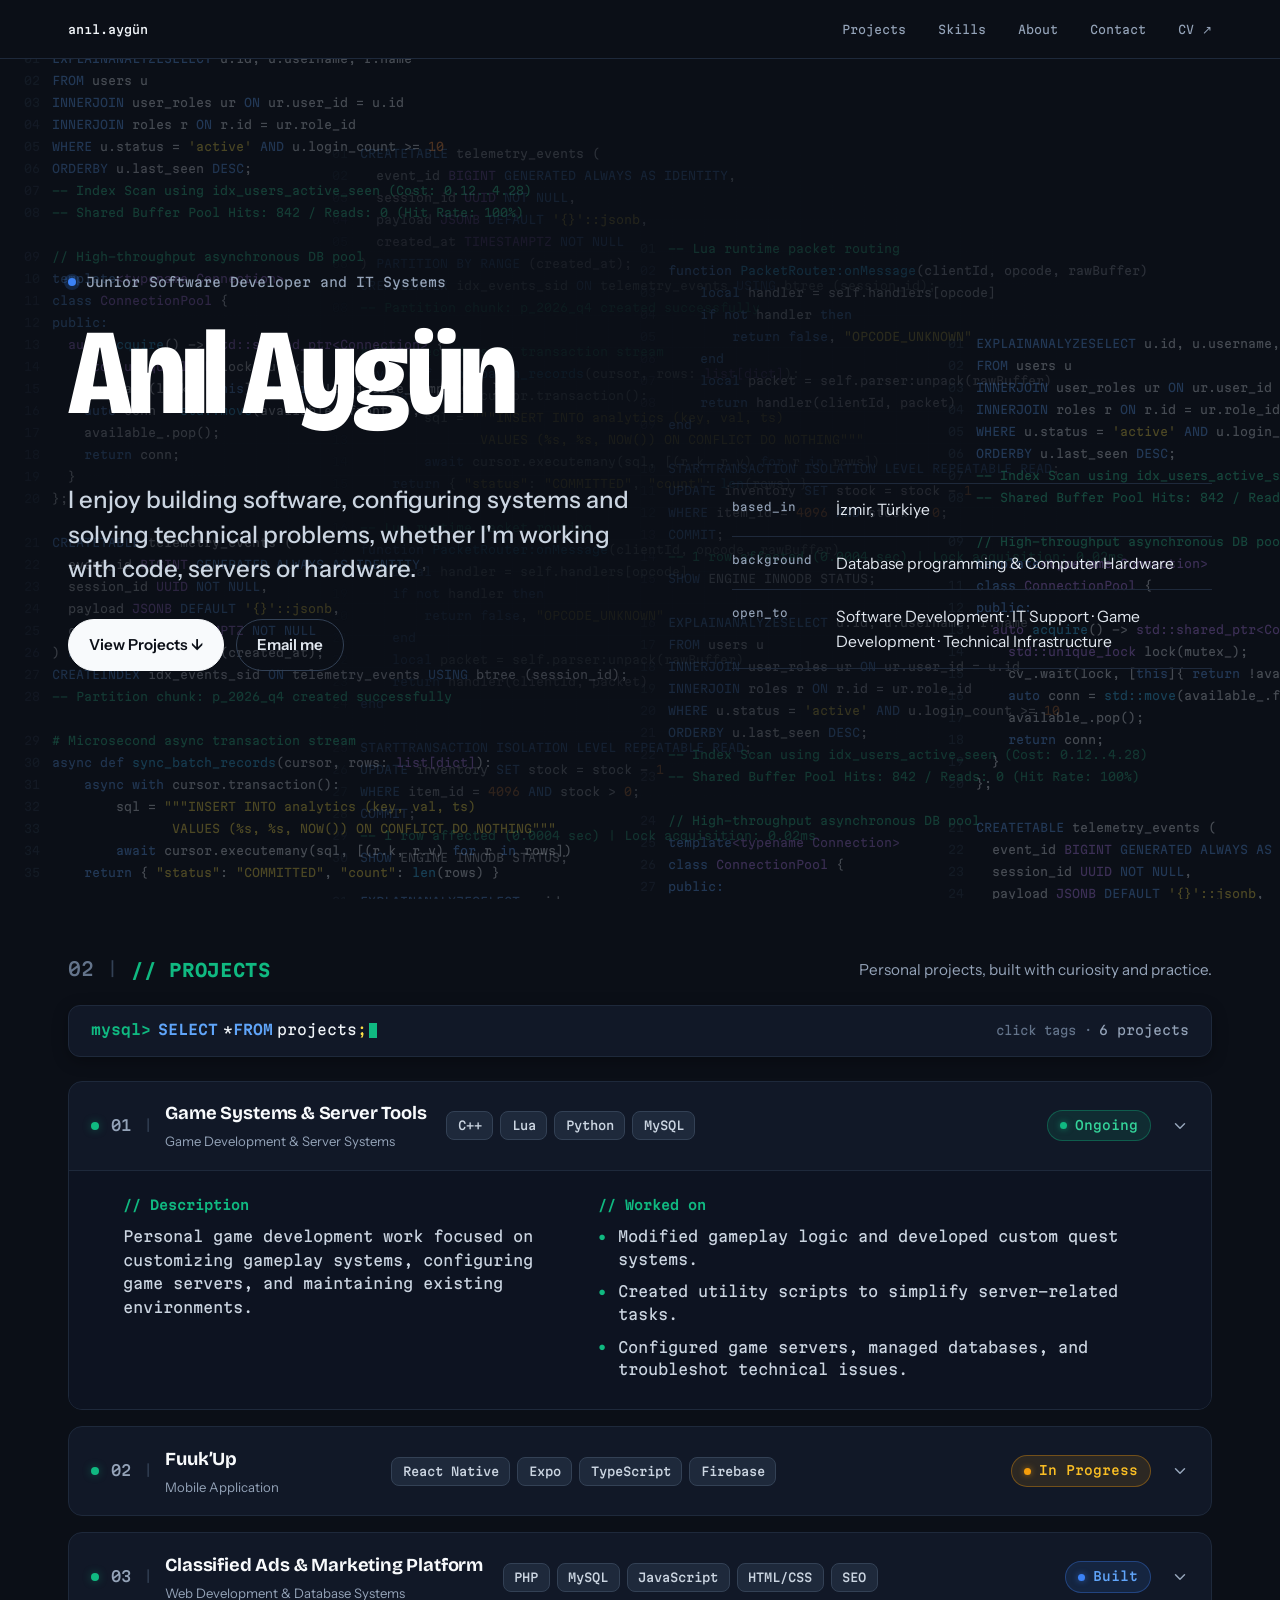
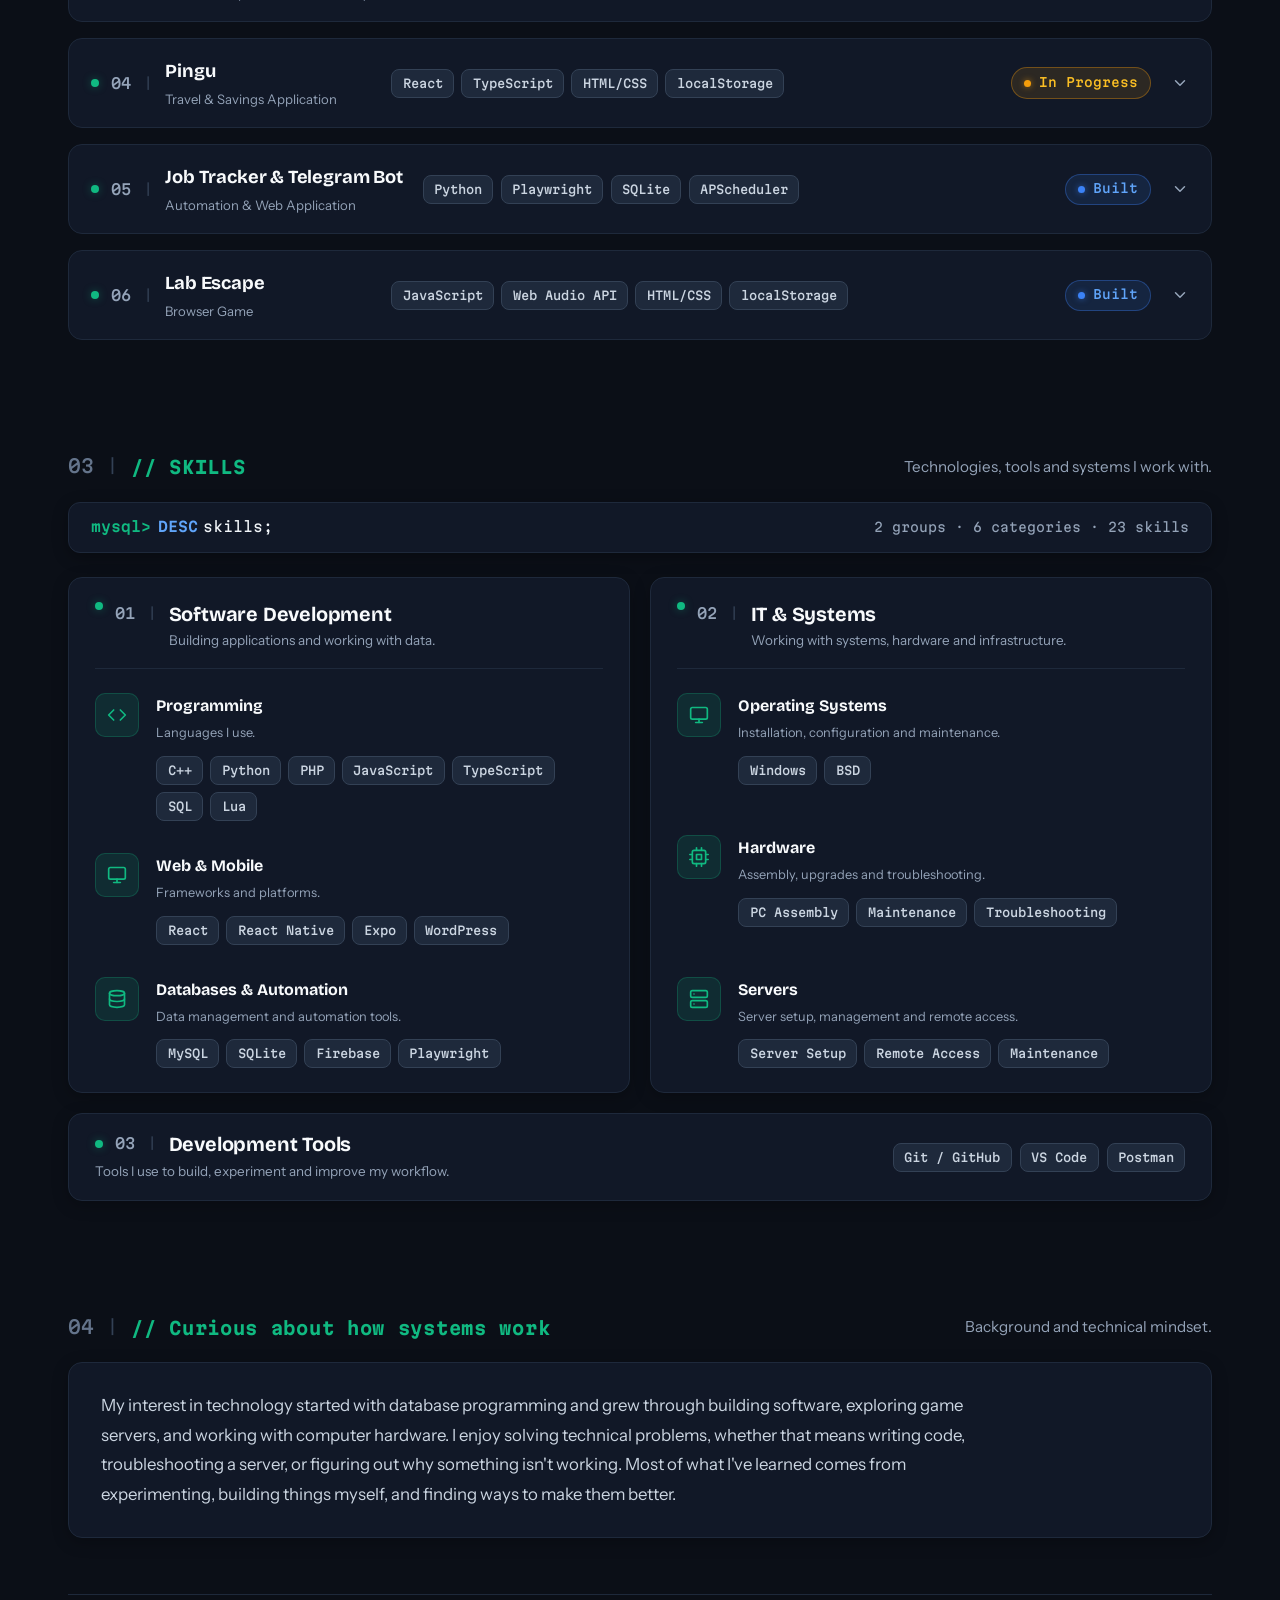
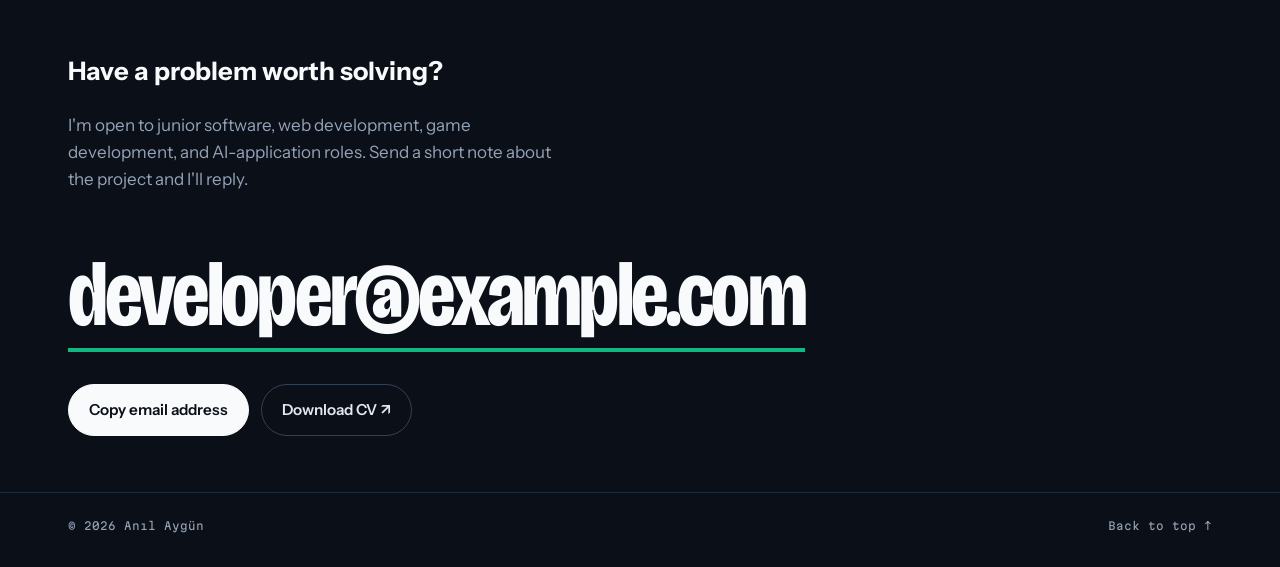
==== index.html @ 2fcbfd86 "Initial commit" ====
<!DOCTYPE html>
<html lang="en">
<head>
<meta charset="UTF-8" />
<meta name="viewport" content="width=device-width, initial-scale=1.0" />
<title>Anıl Aygün — Software Developer</title>
<meta name="description" content="Anıl Aygün — junior software developer in İzmir. C++ and Lua for game servers, SQL/MySQL, PHP, mobile and automation projects." />
<link rel="preconnect" href="https://fonts.googleapis.com">
<link rel="preconnect" href="https://fonts.gstatic.com" crossorigin>
<link href="https://fonts.googleapis.com/css2?family=Bricolage+Grotesque:opsz,wdth,wght@12..96,75..100,400..800&family=Instrument+Sans:wght@400;500;600&family=Martian+Mono:wght@400;500&display=swap" rel="stylesheet">
<link rel="stylesheet" href="style.css">
</head>
<body>

<header class="topbar-wrap">
  <div class="wrap">
    <div class="topbar">
      <a href="#top" class="handle" id="top">anıl.aygün</a>
      <nav aria-label="Primary">
        <a href="#work">Projects</a>
        <a href="#skills">Skills</a>
        <a href="#about">About</a>
        <a href="#contact">Contact</a>
        <a href="cv-template.pdf" target="_blank" rel="noopener" class="hide-sm">CV ↗</a>
      </nav>
    </div>
  </div>
</header>

<!-- ================= HERO ================= -->
<section class="hero" aria-labelledby="name">
  <canvas id="hero-canvas" class="hero-canvas" aria-hidden="true"></canvas>
  <div class="wrap hero-content">
    <p class="eyebrow rise"><span class="dot" aria-hidden="true"></span>Junior Software Developer and IT Systems</p>
    <h1 class="name rise d1" id="name">Anıl Aygün</h1>
    <div class="hero-grid">
      <div class="rise d2">
        <p class="lede">I enjoy building software, configuring systems and solving technical problems, whether I'm working with code, servers or hardware.</p>
        <div class="actions">
          <a href="#work" class="btn btn-solid">View Projects ↓</a>
          <a href="mailto:developer@example.com" class="btn btn-line">Email me</a>
        </div>
      </div>
      <dl class="facts rise d3">
        <dt>based_in</dt><dd>İzmir, Türkiye</dd>
        <dt>background</dt><dd>Database programming &amp; Computer Hardware</dd>
        <dt>open_to</dt><dd>Software Development · IT Support · Game Development · Technical Infrastructure</dd>
      </dl>
    </div>
  </div>
</section>

<div class="wrap">
  <!-- ================= PROJECTS ================= -->
  <section class="block" id="work" aria-labelledby="work-title">
    <div class="section-badge-header">
      <div class="section-left-tag">
        <span class="section-num">02</span>
        <span class="section-sep">|</span>
        <h2 class="section-prefix" id="work-title">// PROJECTS</h2>
      </div>
      <p class="section-subtext">Personal projects, built with curiosity and practice.</p>
    </div>

    <div class="console-box" id="project-console" role="region" aria-label="Interactive MySQL console">
      <div class="console-query">
        <span class="prompt">mysql&gt;</span>
        <span class="kw">SELECT</span> * <span class="kw">FROM</span> projects<span class="console-interactive-part" id="query-tail"></span><span class="query-caret" aria-hidden="true"></span>
      </div>
      <div class="console-stats">
        <span class="console-hint hide-sm">click tags ·</span>
        <span id="projects-count">6 projects</span>
      </div>
    </div>

    <div class="project-cards-list">
      <!-- Project 01 -->
      <div class="project-card open" id="p1">
        <button class="project-card-header" aria-expanded="true" aria-controls="p1-body">
          <div class="card-left-group">
            <span class="green-indicator" aria-hidden="true"></span>
            <span class="card-index">01</span>
            <span class="card-sep">|</span>
            <div class="card-title-group">
              <h3 class="card-title">Game Systems &amp; Server Tools</h3>
              <p class="card-category">Game Development &amp; Server Systems</p>
            </div>
          </div>
          <div class="card-tags-group">
            <span class="tag-pill">C++</span>
            <span class="tag-pill">Lua</span>
            <span class="tag-pill">Python</span>
            <span class="tag-pill">MySQL</span>
          </div>
          <div class="card-right-group">
            <span class="status-badge status-ongoing"><span class="badge-dot"></span>Ongoing</span>
            <span class="card-chevron" aria-hidden="true">
              <svg width="18" height="18" viewBox="0 0 24 24" fill="none" stroke="currentColor" stroke-width="2" stroke-linecap="round" stroke-linejoin="round"><polyline points="18 15 12 9 6 15"></polyline></svg>
            </span>
          </div>
        </button>
        <div class="project-card-body" id="p1-body">
          <div class="project-card-details">
            <div class="detail-col">
              <div class="detail-prefix">// Description</div>
              <p class="detail-desc">Personal game development work focused on customizing gameplay systems, configuring game servers, and maintaining existing environments.</p>
            </div>
            <div class="detail-col">
              <div class="detail-prefix">// Worked on</div>
              <ul class="detail-list">
                <li>Modified gameplay logic and developed custom quest systems.</li>
                <li>Created utility scripts to simplify server-related tasks.</li>
                <li>Configured game servers, managed databases, and troubleshot technical issues.</li>
              </ul>
            </div>
          </div>
        </div>
      </div>

      <!-- Project 02 -->
      <div class="project-card" id="p2">
        <button class="project-card-header" aria-expanded="false" aria-controls="p2-body">
          <div class="card-left-group">
            <span class="green-indicator" aria-hidden="true"></span>
            <span class="card-index">02</span>
            <span class="card-sep">|</span>
            <div class="card-title-group">
              <h3 class="card-title">Fuuk’Up</h3>
              <p class="card-category">Mobile Application</p>
            </div>
          </div>
          <div class="card-tags-group">
            <span class="tag-pill">React Native</span>
            <span class="tag-pill">Expo</span>
            <span class="tag-pill">TypeScript</span>
            <span class="tag-pill">Firebase</span>
          </div>
          <div class="card-right-group">
            <span class="status-badge status-inprogress"><span class="badge-dot"></span>In Progress</span>
            <span class="card-chevron" aria-hidden="true">
              <svg width="18" height="18" viewBox="0 0 24 24" fill="none" stroke="currentColor" stroke-width="2" stroke-linecap="round" stroke-linejoin="round"><polyline points="6 9 12 15 18 9"></polyline></svg>
            </span>
          </div>
        </button>
        <div class="project-card-body" id="p2-body">
          <div class="project-card-details">
            <div class="detail-col">
              <div class="detail-prefix">// Description</div>
              <p class="detail-desc">A mobile dating app designed to help people meet and connect through a profile-based experience.</p>
            </div>
            <div class="detail-col">
              <div class="detail-prefix">// Worked on</div>
              <ul class="detail-list">
                <li>Developed mobile screens, navigation, and onboarding flows.</li>
                <li>Worked on account authentication, profile verification, and Firebase-backed user data.</li>
              </ul>
            </div>
          </div>
        </div>
      </div>

      <!-- Project 03 -->
      <div class="project-card" id="p3">
        <button class="project-card-header" aria-expanded="false" aria-controls="p3-body">
          <div class="card-left-group">
            <span class="green-indicator" aria-hidden="true"></span>
            <span class="card-index">03</span>
            <span class="card-sep">|</span>
            <div class="card-title-group">
              <h3 class="card-title">Classified Ads &amp; Marketing Platform</h3>
              <p class="card-category">Web Development &amp; Database Systems</p>
            </div>
          </div>
          <div class="card-tags-group">
            <span class="tag-pill">PHP</span>
            <span class="tag-pill">MySQL</span>
            <span class="tag-pill">JavaScript</span>
            <span class="tag-pill">HTML/CSS</span>
            <span class="tag-pill">SEO</span>
          </div>
          <div class="card-right-group">
            <span class="status-badge status-built"><span class="badge-dot"></span>Built</span>
            <span class="card-chevron" aria-hidden="true">
              <svg width="18" height="18" viewBox="0 0 24 24" fill="none" stroke="currentColor" stroke-width="2" stroke-linecap="round" stroke-linejoin="round"><polyline points="6 9 12 15 18 9"></polyline></svg>
            </span>
          </div>
        </button>
        <div class="project-card-body" id="p3-body">
          <div class="project-card-details">
            <div class="detail-col">
              <div class="detail-prefix">// Description</div>
              <p class="detail-desc">A dynamic classified advertising and content marketing platform featuring categorized listing directories, automated blog indexing, and SEO-optimized architecture.</p>
            </div>
            <div class="detail-col">
              <div class="detail-prefix">// Worked on</div>
              <ul class="detail-list">
                <li>Designed relational MySQL schemas, PDO database connectivity, and dynamic category filtering.</li>
                <li>Built automated cron job pipelines for content publishing, RSS feeds, and dynamic XML sitemaps.</li>
                <li>Engineered mobile redirection, URL rewriting via .htaccess, and programmatic SEO indexing.</li>
              </ul>
            </div>
          </div>
        </div>
      </div>

      <!-- Project 04 -->
      <div class="project-card" id="p4">
        <button class="project-card-header" aria-expanded="false" aria-controls="p4-body">
          <div class="card-left-group">
            <span class="green-indicator" aria-hidden="true"></span>
            <span class="card-index">04</span>
            <span class="card-sep">|</span>
            <div class="card-title-group">
              <h3 class="card-title">Pingu</h3>
              <p class="card-category">Travel &amp; Savings Application</p>
            </div>
          </div>
          <div class="card-tags-group">
            <span class="tag-pill">React</span>
            <span class="tag-pill">TypeScript</span>
            <span class="tag-pill">HTML/CSS</span>
            <span class="tag-pill">localStorage</span>
          </div>
          <div class="card-right-group">
            <span class="status-badge status-inprogress"><span class="badge-dot"></span>In Progress</span>
            <span class="card-chevron" aria-hidden="true">
              <svg width="18" height="18" viewBox="0 0 24 24" fill="none" stroke="currentColor" stroke-width="2" stroke-linecap="round" stroke-linejoin="round"><polyline points="6 9 12 15 18 9"></polyline></svg>
            </span>
          </div>
        </button>
        <div class="project-card-body" id="p4-body">
          <div class="project-card-details">
            <div class="detail-col">
              <div class="detail-prefix">// Description</div>
              <p class="detail-desc">An interactive travel savings app that helps users explore destinations, plan travel budgets, and track progress toward their savings goals.</p>
              <div style="margin-top: 1rem;">
                <a class="play" href="pengus-demo/index.html" target="_blank" rel="noopener">Launch Pingu Demo ↗</a>
              </div>
            </div>
            <div class="detail-col">
              <div class="detail-prefix">// Worked on</div>
              <ul class="detail-list">
                <li>Developed destination exploration and travel budget estimation features.</li>
                <li>Created interactive elements, including mascot customization and milestone animations.</li>
                <li>Implemented local storage for savings progress and deposit tracking.</li>
              </ul>
            </div>
          </div>
        </div>
      </div>

      <!-- Project 05 -->
      <div class="project-card" id="p5">
        <button class="project-card-header" aria-expanded="false" aria-controls="p5-body">
          <div class="card-left-group">
            <span class="green-indicator" aria-hidden="true"></span>
            <span class="card-index">05</span>
            <span class="card-sep">|</span>
            <div class="card-title-group">
              <h3 class="card-title">Job Tracker &amp; Telegram Bot</h3>
              <p class="card-category">Automation &amp; Web Application</p>
            </div>
          </div>
          <div class="card-tags-group">
            <span class="tag-pill">Python</span>
            <span class="tag-pill">Playwright</span>
            <span class="tag-pill">SQLite</span>
            <span class="tag-pill">APScheduler</span>
          </div>
          <div class="card-right-group">
            <span class="status-badge status-built"><span class="badge-dot"></span>Built</span>
            <span class="card-chevron" aria-hidden="true">
              <svg width="18" height="18" viewBox="0 0 24 24" fill="none" stroke="currentColor" stroke-width="2" stroke-linecap="round" stroke-linejoin="round"><polyline points="6 9 12 15 18 9"></polyline></svg>
            </span>
          </div>
        </button>
        <div class="project-card-body" id="p5-body">
          <div class="project-card-details">
            <div class="detail-col">
              <div class="detail-prefix">// Description</div>
              <p class="detail-desc">A personal tool that collects job listings from multiple sources, organizes opportunities, and sends notifications when new matches are found.</p>
            </div>
            <div class="detail-col">
              <div class="detail-prefix">// Worked on</div>
              <ul class="detail-list">
                <li>Automated data collection and scheduled listing checks.</li>
                <li>Implemented database storage and duplicate detection.</li>
                <li>Integrated Telegram notifications and designed a web interface for browsing saved listings.</li>
              </ul>
            </div>
          </div>
        </div>
      </div>

      <!-- Project 06 -->
      <div class="project-card" id="p6">
        <button class="project-card-header" aria-expanded="false" aria-controls="p6-body">
          <div class="card-left-group">
            <span class="green-indicator" aria-hidden="true"></span>
            <span class="card-index">06</span>
            <span class="card-sep">|</span>
            <div class="card-title-group">
              <h3 class="card-title">Lab Escape</h3>
              <p class="card-category">Browser Game</p>
            </div>
          </div>
          <div class="card-tags-group">
            <span class="tag-pill">JavaScript</span>
            <span class="tag-pill">Web Audio API</span>
            <span class="tag-pill">HTML/CSS</span>
            <span class="tag-pill">localStorage</span>
          </div>
          <div class="card-right-group">
            <span class="status-badge status-built"><span class="badge-dot"></span>Built</span>
            <span class="card-chevron" aria-hidden="true">
              <svg width="18" height="18" viewBox="0 0 24 24" fill="none" stroke="currentColor" stroke-width="2" stroke-linecap="round" stroke-linejoin="round"><polyline points="6 9 12 15 18 9"></polyline></svg>
            </span>
          </div>
        </button>
        <div class="project-card-body" id="p6-body">
          <div class="project-card-details">
            <div class="detail-col">
              <div class="detail-prefix">// Description</div>
              <p class="detail-desc">A browser-based chemistry memory game where players solve matching challenges to progress through levels and escape a locked laboratory.</p>
              <div style="margin-top: 1rem;">
                <a class="play" href="Labescape/index.html" target="_blank" rel="noopener">Play Lab Escape ↗</a>
              </div>
            </div>
            <div class="detail-col">
              <div class="detail-prefix">// Worked on</div>
              <ul class="detail-list">
                <li>Developed randomized matching mechanics with increasing difficulty.</li>
                <li>Implemented timed scoring, sound feedback, and locally stored high scores.</li>
              </ul>
            </div>
          </div>
        </div>
      </div>
    </div>
  </section>

  <!-- ================= SKILLS ================= -->
  <section class="block" id="skills" aria-labelledby="skills-title">
    <div class="section-badge-header">
      <div class="section-left-tag">
        <span class="section-num">03</span>
        <span class="section-sep">|</span>
        <h2 class="section-prefix" id="skills-title">// SKILLS</h2>
      </div>
      <p class="section-subtext">Technologies, tools and systems I work with.</p>
    </div>

    <div class="console-box" role="region" aria-label="Skills query header">
      <div class="console-query">
        <span class="prompt">mysql&gt;</span> <span class="kw">DESC</span> skills;
      </div>
      <div class="console-stats">2 groups · 6 categories · 23 skills</div>
    </div>

    <div class="skills-main-grid">
      <!-- 01 Software Development -->
      <div class="skill-group-card">
        <div class="group-card-header">
          <div class="group-title-left">
            <span class="green-indicator" aria-hidden="true"></span>
            <span class="card-index">01</span>
            <span class="card-sep">|</span>
            <div class="group-title-text-group">
              <h3 class="group-title">Software Development</h3>
              <p class="group-tagline">Building applications and working with data.</p>
            </div>
          </div>
        </div>

        <div class="group-category-rows">
          <!-- Category 1: Programming -->
          <div class="category-row">
            <div class="category-icon-col">
              <div class="cat-icon cat-icon-code" aria-hidden="true">
                <svg width="20" height="20" viewBox="0 0 24 24" fill="none" stroke="currentColor" stroke-width="2" stroke-linecap="round" stroke-linejoin="round"><polyline points="16 18 22 12 16 6"></polyline><polyline points="8 6 2 12 8 18"></polyline></svg>
              </div>
            </div>
            <div class="category-content-col">
              <div class="cat-name">Programming</div>
              <div class="cat-desc">Languages I use.</div>
              <div class="cat-pills">
                <span class="tag-pill">C++</span>
                <span class="tag-pill">Python</span>
                <span class="tag-pill">PHP</span>
                <span class="tag-pill">JavaScript</span>
                <span class="tag-pill">TypeScript</span>
                <span class="tag-pill">SQL</span>
                <span class="tag-pill">Lua</span>
              </div>
            </div>
          </div>

          <!-- Category 2: Web & Mobile -->
          <div class="category-row">
            <div class="category-icon-col">
              <div class="cat-icon cat-icon-screen" aria-hidden="true">
                <svg width="20" height="20" viewBox="0 0 24 24" fill="none" stroke="currentColor" stroke-width="2" stroke-linecap="round" stroke-linejoin="round"><rect x="2" y="3" width="20" height="14" rx="2" ry="2"></rect><line x1="8" y1="21" x2="16" y2="21"></line><line x1="12" y1="17" x2="12" y2="21"></line></svg>
              </div>
            </div>
            <div class="category-content-col">
              <div class="cat-name">Web &amp; Mobile</div>
              <div class="cat-desc">Frameworks and platforms.</div>
              <div class="cat-pills">
                <span class="tag-pill">React</span>
                <span class="tag-pill">React Native</span>
                <span class="tag-pill">Expo</span>
                <span class="tag-pill">WordPress</span>
              </div>
            </div>
          </div>

          <!-- Category 3: Databases & Automation -->
          <div class="category-row">
            <div class="category-icon-col">
              <div class="cat-icon cat-icon-db" aria-hidden="true">
                <svg width="20" height="20" viewBox="0 0 24 24" fill="none" stroke="currentColor" stroke-width="2" stroke-linecap="round" stroke-linejoin="round"><ellipse cx="12" cy="5" rx="9" ry="3"></ellipse><path d="M21 12c0 1.66-4 3-9 3s-9-1.34-9-3"></path><path d="M3 5v14c0 1.66 4 3 9 3s9-1.34 9-3V5"></path></svg>
              </div>
            </div>
            <div class="category-content-col">
              <div class="cat-name">Databases &amp; Automation</div>
              <div class="cat-desc">Data management and automation tools.</div>
              <div class="cat-pills">
                <span class="tag-pill">MySQL</span>
                <span class="tag-pill">SQLite</span>
                <span class="tag-pill">Firebase</span>
                <span class="tag-pill">Playwright</span>
              </div>
            </div>
          </div>
        </div>
      </div>

      <!-- 02 IT & Systems -->
      <div class="skill-group-card">
        <div class="group-card-header">
          <div class="group-title-left">
            <span class="green-indicator" aria-hidden="true"></span>
            <span class="card-index">02</span>
            <span class="card-sep">|</span>
            <div class="group-title-text-group">
              <h3 class="group-title">IT &amp; Systems</h3>
              <p class="group-tagline">Working with systems, hardware and infrastructure.</p>
            </div>
          </div>
        </div>

        <div class="group-category-rows">
          <!-- Category 1: Operating Systems -->
          <div class="category-row">
            <div class="category-icon-col">
              <div class="cat-icon cat-icon-screen" aria-hidden="true">
                <svg width="20" height="20" viewBox="0 0 24 24" fill="none" stroke="currentColor" stroke-width="2" stroke-linecap="round" stroke-linejoin="round"><rect x="2" y="3" width="20" height="14" rx="2" ry="2"></rect><line x1="8" y1="21" x2="16" y2="21"></line><line x1="12" y1="17" x2="12" y2="21"></line></svg>
              </div>
            </div>
            <div class="category-content-col">
              <div class="cat-name">Operating Systems</div>
              <div class="cat-desc">Installation, configuration and maintenance.</div>
              <div class="cat-pills">
                <span class="tag-pill">Windows</span>
                <span class="tag-pill">BSD</span>
              </div>
            </div>
          </div>

          <!-- Category 2: Hardware -->
          <div class="category-row">
            <div class="category-icon-col">
              <div class="cat-icon cat-icon-chip" aria-hidden="true">
                <svg width="20" height="20" viewBox="0 0 24 24" fill="none" stroke="currentColor" stroke-width="2" stroke-linecap="round" stroke-linejoin="round"><rect x="4" y="4" width="16" height="16" rx="2" ry="2"></rect><rect x="9" y="9" width="6" height="6"></rect><line x1="9" y1="1" x2="9" y2="4"></line><line x1="15" y1="1" x2="15" y2="4"></line><line x1="9" y1="20" x2="9" y2="23"></line><line x1="15" y1="20" x2="15" y2="23"></line><line x1="20" y1="9" x2="23" y2="9"></line><line x1="20" y1="15" x2="23" y2="15"></line><line x1="1" y1="9" x2="4" y2="9"></line><line x1="1" y1="15" x2="4" y2="15"></line></svg>
              </div>
            </div>
            <div class="category-content-col">
              <div class="cat-name">Hardware</div>
              <div class="cat-desc">Assembly, upgrades and troubleshooting.</div>
              <div class="cat-pills">
                <span class="tag-pill">PC Assembly</span>
                <span class="tag-pill">Maintenance</span>
                <span class="tag-pill">Troubleshooting</span>
              </div>
            </div>
          </div>

          <!-- Category 3: Servers -->
          <div class="category-row">
            <div class="category-icon-col">
              <div class="cat-icon cat-icon-server" aria-hidden="true">
                <svg width="20" height="20" viewBox="0 0 24 24" fill="none" stroke="currentColor" stroke-width="2" stroke-linecap="round" stroke-linejoin="round"><rect x="2" y="2" width="20" height="8" rx="2" ry="2"></rect><rect x="2" y="14" width="20" height="8" rx="2" ry="2"></rect><line x1="6" y1="6" x2="6.01" y2="6"></line><line x1="6" y1="18" x2="6.01" y2="18"></line></svg>
              </div>
            </div>
            <div class="category-content-col">
              <div class="cat-name">Servers</div>
              <div class="cat-desc">Server setup, management and remote access.</div>
              <div class="cat-pills">
                <span class="tag-pill">Server Setup</span>
                <span class="tag-pill">Remote Access</span>
                <span class="tag-pill">Maintenance</span>
              </div>
            </div>
          </div>
        </div>
      </div>
    </div>

    <!-- 03 Development Tools footer row -->
    <div class="dev-tools-card">
      <div class="dev-tools-left">
        <div class="dev-tools-title-row">
          <span class="green-indicator" aria-hidden="true"></span>
          <span class="card-index">03</span>
          <span class="card-sep">|</span>
          <h3 class="group-title">Development Tools</h3>
        </div>
        <span class="group-tagline">Tools I use to build, experiment and improve my workflow.</span>
      </div>
      <div class="dev-tools-pills">
        <span class="tag-pill">Git / GitHub</span>
        <span class="tag-pill">VS Code</span>
        <span class="tag-pill">Postman</span>
      </div>
    </div>
  </section>

  <!-- ================= ABOUT ================= -->
  <section class="block" id="about" aria-labelledby="about-title">
    <div class="section-badge-header">
      <div class="section-left-tag">
        <span class="section-num">04</span>
        <span class="section-sep">|</span>
        <h2 class="section-prefix" id="about-title">// Curious about how systems work</h2>
      </div>
      <p class="section-subtext">Background and technical mindset.</p>
    </div>
    <div class="about-card">
      <div class="prose">
        <p>My interest in technology started with database programming and grew through building software, exploring game servers, and working with computer hardware. I enjoy solving technical problems, whether that means writing code, troubleshooting a server, or figuring out why something isn't working. Most of what I've learned comes from experimenting, building things myself, and finding ways to make them better.</p>
      </div>
    </div>
  </section>

  <!-- ================= CONTACT ================= -->
  <section class="block" id="contact" aria-labelledby="contact-title">
    <h2 class="h2" id="contact-title">Have a problem worth solving?</h2>
    <p class="contact-sub">I'm open to junior software, web development, game development, and AI-application roles. Send a short note about the project and I'll reply.</p>
    <a href="mailto:developer@example.com" class="email">developer@example.com</a>
    <div class="contact-actions">
      <button type="button" class="btn btn-solid" id="copy">Copy email address</button>
      <a href="cv-template.pdf" target="_blank" rel="noopener" class="btn btn-line">Download CV ↗</a>
    </div>
  </section>
</div>

<footer>
  <div class="wrap">
    <span>© 2026 Anıl Aygün</span>
    <a href="#top">Back to top ↑</a>
  </div>
</footer>

<script src="script.js"></script>
</body>
</html>
---- style.css ----
:root {
  --paper:  #0B0F17;   /* dark page background */
  --sheet:  #111827;   /* dark card background */
  --sheet-alt: #0D1321;/* inner cards / alternate */
  --ink:    #F8FAFC;   /* primary heading / text */
  --ink-secondary: #CBD5E1; /* secondary text */
  --muted:  #94A3B8;   /* muted text */
  --rule:   #1E293B;   /* borders / rules */
  --cobalt: #3B82F6;   /* links / accents */
  --cobalt-soft: #93C5FD;
  --emerald: #10B981;  /* signature terminal green */
  --hl:     #FFE14D;

  --display: 'Bricolage Grotesque', system-ui, sans-serif;
  --body: 'Instrument Sans', system-ui, sans-serif;
  --mono: 'Martian Mono', ui-monospace, monospace;
  --radius: 12px;
}

*, *::before, *::after { box-sizing: border-box; margin: 0; padding: 0; }
html { scroll-behavior: smooth; }
body { background: var(--paper); color: var(--ink); font-family: var(--body); font-size: 1.0625rem; line-height: 1.6; -webkit-font-smoothing: antialiased; }
a { color: inherit; }
button { font: inherit; color: inherit; }
::selection { background: rgba(16, 185, 129, 0.3); color: #fff; }
:focus-visible { outline: 2px solid var(--cobalt); outline-offset: 3px; border-radius: 4px; }
.wrap { max-width: 1240px; margin: 0 auto; padding: 0 clamp(1.25rem, 4vw, 3rem); }
.mono { font-family: var(--mono); }
.sr-only { position: absolute; width: 1px; height: 1px; overflow: hidden; clip: rect(0 0 0 0); white-space: nowrap; }

/* ---------- Top bar ---------- */
.topbar-wrap { width: 100%; border-bottom: 1px solid var(--rule); }
.topbar { display: flex; justify-content: space-between; align-items: center; gap: 1rem; padding: 1.25rem 0; font-family: var(--mono); font-size: .72rem; }
.topbar .handle { text-decoration: none; font-weight: 500; color: #F1F5F9; }
.topbar nav { display: flex; gap: clamp(1rem, 3vw, 2rem); }
.topbar nav a { text-decoration: none; color: var(--muted); transition: color .2s; }
.topbar nav a:hover { color: var(--emerald); }

/* ---------- Hero ---------- */
.hero { 
  width: 100%;
  min-height: calc(100vh - 60px); 
  display: flex; 
  flex-direction: column; 
  justify-content: center; 
  padding: 2.5rem 0 3.5rem; 
  position: relative; 
  overflow: hidden; 
  background: 
    radial-gradient(ellipse 65% 55% at 50% 50%, rgba(11, 15, 23, 0.75) 0%, rgba(11, 15, 23, 0.96) 80%, #0B0F17 100%),
    linear-gradient(rgba(30, 41, 59, 0.15) 1px, transparent 1px),
    linear-gradient(90deg, rgba(30, 41, 59, 0.15) 1px, transparent 1px);
  background-size: 100% 100%, 32px 32px, 32px 32px;
}
.hero-canvas { position: absolute; inset: 0; width: 100%; height: 100%; pointer-events: none; z-index: 1; }
.hero-content { position: relative; z-index: 2; width: 100%; }
.eyebrow { font-family: var(--mono); font-size: .8rem; color: var(--muted); margin-bottom: 1.5rem; display: flex; align-items: center; gap: .6rem; }
.eyebrow .dot { width: 8px; height: 8px; border-radius: 50%; background: var(--cobalt); box-shadow: 0 0 0 4px rgba(59,130,246,.2); }
.name { font-family: var(--display); font-weight: 800; font-variation-settings: 'wdth' 85, 'opsz' 96; font-size: clamp(3.2rem, 9.5vw, 8.5rem); line-height: .95; letter-spacing: -.03em; white-space: nowrap; color: #FFFFFF; }
.hero-grid { display: grid; grid-template-columns: minmax(0, 1.25fr) minmax(0, 1fr); gap: clamp(2rem, 5vw, 5rem); margin-top: clamp(2.5rem, 4vw, 3.5rem); align-items: start; }
.lede { font-size: clamp(1.2rem, 1.9vw, 1.5rem); line-height: 1.45; font-weight: 500; max-width: 36ch; color: #CBD5E1; }
.actions { display: flex; flex-wrap: wrap; gap: .75rem; margin-top: 2rem; }
.btn { display: inline-flex; align-items: center; gap: .5rem; padding: .8rem 1.25rem; border-radius: 999px; font-weight: 600; font-size: .95rem; text-decoration: none; border: 1.5px solid #334155; transition: background .2s, color .2s, border-color .2s; }
.btn-solid { background: #F8FAFC; color: #0B0F17; border-color: #F8FAFC; }
.btn-solid:hover { background: var(--emerald); border-color: var(--emerald); color: #052E16; }
.btn-line { color: #E2E8F0; }
.btn-line:hover { border-color: var(--emerald); color: var(--emerald); }
.facts { display: grid; grid-template-columns: auto 1fr; border-top: 1px solid var(--rule); }
.facts dt, .facts dd { padding: .85rem 0; border-bottom: 1px solid var(--rule); }
.facts dt { font-family: var(--mono); font-size: .68rem; color: var(--muted); padding-right: 1.5rem; }
.facts dd { font-size: .98rem; color: #E2E8F0; }
.facts dd a { color: var(--cobalt-soft); text-underline-offset: 3px; }

/* ---------- Section headings & Blocks ---------- */
section.block { padding: 3.5rem 0; scroll-margin-top: 1.5rem; }

/* ---------- Section header ---------- */
.section-badge-header { display: flex; justify-content: space-between; align-items: center; gap: 1.5rem; margin-bottom: 1.25rem; }
.section-left-tag { display: flex; align-items: center; gap: .75rem; }
.section-num { font-family: var(--mono); font-size: 1.15rem; color: #64748B; font-weight: 500; }
.section-sep { font-family: var(--mono); font-size: 1.15rem; color: #334155; }
.section-prefix { font-family: var(--mono); font-size: 1.1rem; font-weight: 700; color: #10B981; letter-spacing: .04em; margin: 0; }
.section-subtext { color: #94A3B8; font-size: .95rem; font-family: var(--body); }

/* ---------- Console Box ---------- */
.console-box { background: #111827; border: 1px solid #1E293B; border-radius: 12px; padding: .85rem 1.4rem; display: flex; justify-content: space-between; align-items: center; margin-bottom: 1.5rem; box-shadow: 0 4px 16px rgba(0,0,0,.3); transition: border-color .2s, box-shadow .2s; }
.console-box:hover { border-color: #334155; }
.console-box.active { border-color: rgba(16, 185, 129, 0.5); box-shadow: 0 0 20px rgba(16, 185, 129, 0.15); }
.console-query { font-family: var(--mono); font-size: .88rem; color: #F1F5F9; display: flex; align-items: center; flex-wrap: wrap; }
.console-query .prompt { color: #10B981; font-weight: 600; margin-right: .4rem; }
.console-query .kw { color: #60A5FA; font-weight: 600; margin-right: .3rem; }
.console-interactive-part { color: #FDE047; font-family: var(--mono); }
.console-interactive-part .kw { color: #60A5FA; margin: 0 .3rem; }
.console-interactive-part .str { color: #FDE047; }
.query-caret { display: inline-block; width: 8px; height: 1.1em; background: #10B981; margin-left: 2px; vertical-align: middle; animation: blink 1s steps(1) infinite; }
@keyframes blink { 50% { opacity: 0; } }
.console-stats { font-family: var(--mono); font-size: .8rem; color: #94A3B8; display: flex; align-items: center; gap: .4rem; }
.console-hint { color: #64748B; font-size: .75rem; transition: color .2s; }
.console-box:hover .console-hint { color: #10B981; }

.tag-pill { cursor: pointer; transition: background .15s, border-color .15s, color .15s, transform .1s; }
.tag-pill:hover { background: #334155; border-color: #475569; color: #F8FAFC; transform: translateY(-1px); }
.tag-pill.active { background: rgba(16, 185, 129, 0.2); border-color: #10B981; color: #34D399; font-weight: 600; box-shadow: 0 0 10px rgba(16,185,129,.2); }
.project-card.fade-out { opacity: 0.15; transform: scale(0.99); pointer-events: none; transition: opacity .25s ease, transform .25s ease; }

/* ---------- Project Cards ---------- */
.project-cards-list { display: flex; flex-direction: column; gap: 1rem; }
.project-card { background: #111827; border: 1px solid #1E293B; border-radius: 14px; overflow: hidden; transition: border-color .2s, box-shadow .2s; }
.project-card:hover { border-color: #334155; box-shadow: 0 4px 16px rgba(0,0,0,.4); }
.project-card-header { width: 100%; background: none; border: 0; padding: 1.1rem 1.4rem; display: flex; align-items: center; justify-content: space-between; gap: 1.25rem; text-align: left; cursor: pointer; transition: background .15s; }
.project-card-header:hover { background: #162032; }
.project-card-header:focus-visible { outline: 2px solid var(--emerald); outline-offset: -2px; }

.card-left-group { display: flex; align-items: center; gap: .75rem; min-width: 280px; }
.green-indicator { width: 8px; height: 8px; border-radius: 50%; background: #10B981; flex-shrink: 0; box-shadow: 0 0 8px rgba(16, 185, 129, 0.4); }
.card-index { font-family: var(--mono); font-size: .92rem; color: #94A3B8; font-weight: 500; }
.card-sep { font-family: var(--mono); font-size: .92rem; color: #334155; }
.card-title-group { display: flex; flex-direction: column; gap: .15rem; }
.card-title { font-family: var(--display); font-weight: 700; font-size: 1.15rem; letter-spacing: -.01em; color: #F8FAFC; }
.card-category { font-size: .82rem; color: #94A3B8; font-family: var(--body); }

.card-tags-group { display: flex; flex-wrap: wrap; gap: .45rem; flex: 1; align-items: center; justify-content: flex-start; }
.tag-pill { font-family: var(--mono); font-size: .74rem; color: #CBD5E1; background: #1E293B; border: 1px solid #334155; padding: .25rem .65rem; border-radius: 8px; font-weight: 500; white-space: nowrap; }

.card-right-group { display: flex; align-items: center; gap: 1.25rem; flex-shrink: 0; }
.timeline-text { font-family: var(--mono); font-size: .82rem; color: #94A3B8; white-space: nowrap; }

/* Status Badges */
.status-badge { display: inline-flex; align-items: center; gap: .45rem; font-family: var(--mono); font-size: .78rem; font-weight: 500; padding: .3rem .75rem; border-radius: 999px; white-space: nowrap; }
.badge-dot { width: 7px; height: 7px; border-radius: 50%; flex-shrink: 0; }
.status-ongoing { background: rgba(16, 185, 129, 0.12); color: #34D399; border: 1px solid rgba(16, 185, 129, 0.35); }
.status-ongoing .badge-dot { background: #10B981; box-shadow: 0 0 6px rgba(16,185,129,.6); }
.status-inprogress { background: rgba(245, 158, 11, 0.12); color: #FBBF24; border: 1px solid rgba(245, 158, 11, 0.35); }
.status-inprogress .badge-dot { background: #F59E0B; box-shadow: 0 0 6px rgba(245,158,11,.6); }
.status-built { background: rgba(59, 130, 246, 0.12); color: #60A5FA; border: 1px solid rgba(59, 130, 246, 0.35); }
.status-built .badge-dot { background: #3B82F6; box-shadow: 0 0 6px rgba(59,130,246,.6); }

.card-chevron { color: #94A3B8; display: flex; align-items: center; transition: transform .25s ease; }
.project-card.open .card-chevron { transform: rotate(180deg); }

/* Accordion Body */
.project-card-body { display: none; border-top: 1px solid #1E293B; background: #0D1321; }
.project-card.open .project-card-body { display: block; }
.project-card-details { display: grid; grid-template-columns: 1fr 1.35fr; gap: 2.5rem; padding: 1.5rem 1.6rem 1.75rem 3.4rem; }
.detail-prefix { font-family: var(--mono); font-size: .82rem; font-weight: 600; color: #10B981; margin-bottom: .6rem; }
.detail-desc { font-size: .92rem; color: #CBD5E1; line-height: 1.6; font-family: var(--mono); }
.detail-list { list-style: none; display: flex; flex-direction: column; gap: .6rem; }
.detail-list li { font-size: .92rem; color: #CBD5E1; line-height: 1.55; position: relative; padding-left: 1.25rem; font-family: var(--mono); }
.detail-list li::before { content: '●'; position: absolute; left: 0; color: #10B981; font-size: .8rem; top: .1rem; }
.play { display: inline-flex; align-items: center; gap: .4rem; padding: .45rem .95rem; border-radius: 999px; background: #2563EB; color: #fff; font-weight: 600; font-size: .85rem; text-decoration: none; transition: background .2s; }
.play:hover { background: #1D4ED8; }

/* ---------- Skills Section ---------- */
.skills-main-grid { display: grid; grid-template-columns: 1fr 1fr; gap: 1.25rem; margin-bottom: 1.25rem; }
.skill-group-card { background: #111827; border: 1px solid #1E293B; border-radius: 14px; padding: 1.5rem 1.6rem; box-shadow: 0 4px 16px rgba(0,0,0,.25); display: flex; flex-direction: column; gap: 1.5rem; }
.group-card-header { display: flex; justify-content: space-between; align-items: flex-start; gap: 1rem; border-bottom: 1px solid #1E293B; padding-bottom: 1rem; }
.group-title-left { display: flex; align-items: flex-start; gap: .75rem; }
.group-title-text-group { display: flex; flex-direction: column; gap: .25rem; }
.group-title { font-family: var(--display); font-weight: 700; font-size: 1.25rem; color: #F8FAFC; letter-spacing: -.01em; line-height: 1.2; }
.group-tagline { font-size: .84rem; color: #94A3B8; font-family: var(--body); }

.group-category-rows { display: flex; flex-direction: column; justify-content: space-between; flex: 1; gap: 2rem; }
.category-row { display: grid; grid-template-columns: 44px 1fr; gap: 1.1rem; align-items: start; min-height: 86px; }
.cat-icon { width: 44px; height: 44px; border-radius: 10px; background: rgba(16, 185, 129, 0.12); color: #10B981; border: 1px solid rgba(16, 185, 129, 0.25); display: flex; align-items: center; justify-content: center; }

.category-content-col { display: flex; flex-direction: column; gap: .3rem; }
.cat-name { font-family: var(--display); font-weight: 700; font-size: 1rem; color: #F8FAFC; }
.cat-desc { font-size: .8rem; color: #94A3B8; font-family: var(--body); margin-bottom: .45rem; min-height: 1.25rem; }
.cat-pills { display: flex; flex-wrap: wrap; gap: .45rem; }

/* 03 Development Tools Row */
.dev-tools-card { background: #111827; border: 1px solid #1E293B; border-radius: 14px; padding: 1.1rem 1.6rem; display: flex; justify-content: space-between; align-items: center; gap: 1.5rem; box-shadow: 0 4px 16px rgba(0,0,0,.25); }
.dev-tools-left { display: flex; flex-direction: column; gap: .3rem; }
.dev-tools-title-row { display: flex; align-items: center; gap: .75rem; }
.dev-tools-pills { display: flex; flex-wrap: nowrap; gap: .5rem; flex-shrink: 0; align-items: center; }

/* ---------- About Card ---------- */
.about-card { background: #111827; border: 1px solid #1E293B; border-radius: 14px; padding: 1.75rem 2rem; box-shadow: 0 4px 16px rgba(0,0,0,.25); }
.about-card .prose p { color: #CBD5E1; font-size: 1.05rem; line-height: 1.75; max-width: 80ch; }

/* ---------- Contact ---------- */
#contact { border-top: 1px solid var(--rule); }
.contact-sub { color: var(--muted); max-width: 46ch; margin-top: 1.25rem; }
.email { display: inline-block; margin-top: clamp(2rem, 5vw, 3.5rem); font-family: var(--display); font-weight: 700; font-variation-settings: 'wdth' 80, 'opsz' 96; font-size: clamp(1.9rem, 7.2vw, 6rem); line-height: 1; letter-spacing: -.03em; text-decoration: none; color: #F8FAFC; background-image: linear-gradient(var(--emerald), var(--emerald)); background-size: 100% 4px; background-position: 0 100%; background-repeat: no-repeat; padding-bottom: .12em; transition: color .2s; word-break: break-all; }
.email:hover { color: var(--emerald); }
.contact-actions { display: flex; flex-wrap: wrap; gap: .75rem; margin-top: 2rem; }

footer { border-top: 1px solid var(--rule); padding: 1.5rem 0 2rem; }
footer .wrap { display: flex; justify-content: space-between; gap: 1rem; flex-wrap: wrap; font-family: var(--mono); font-size: .68rem; color: var(--muted); }
footer a { text-decoration: none; }
footer a:hover { color: var(--emerald); }

/* ---------- Load sequence ---------- */
.rise { animation: rise .7s cubic-bezier(.2,.7,.2,1) both; }
.rise.d1 { animation-delay: .08s; } .rise.d2 { animation-delay: .18s; } .rise.d3 { animation-delay: .28s; }
@keyframes rise { from { opacity: 0; transform: translateY(18px); } to { opacity: 1; transform: none; } }

/* ---------- Responsive ---------- */
@media (max-width: 900px) {
  .hero-grid { grid-template-columns: 1fr; }
  .skills-main-grid { grid-template-columns: 1fr; }
  .project-card-details { grid-template-columns: 1fr; gap: 1.25rem; padding-left: 1.5rem; }
  .section-badge-header { flex-direction: column; align-items: flex-start; gap: .5rem; }
  .dev-tools-card { flex-direction: column; align-items: flex-start; gap: 1rem; }
}
@media (max-width: 768px) {
  .project-card-header { flex-direction: column; align-items: flex-start; gap: .85rem; }
  .card-left-group { width: 100%; min-width: 0; }
  .card-tags-group { width: 100%; }
  .card-right-group { width: 100%; justify-content: space-between; }
}
@media (max-width: 640px) {
  .topbar nav a.hide-sm { display: none; }
  .console-box { flex-direction: column; align-items: flex-start; gap: .5rem; }
  .group-card-header { flex-direction: column; align-items: flex-start; gap: .35rem; }
  .dev-tools-pills { flex-wrap: wrap; }
}
@media (prefers-reduced-motion: reduce) {
  html { scroll-behavior: auto; }
  *, *::before, *::after { animation: none !important; transition: none !important; }
}
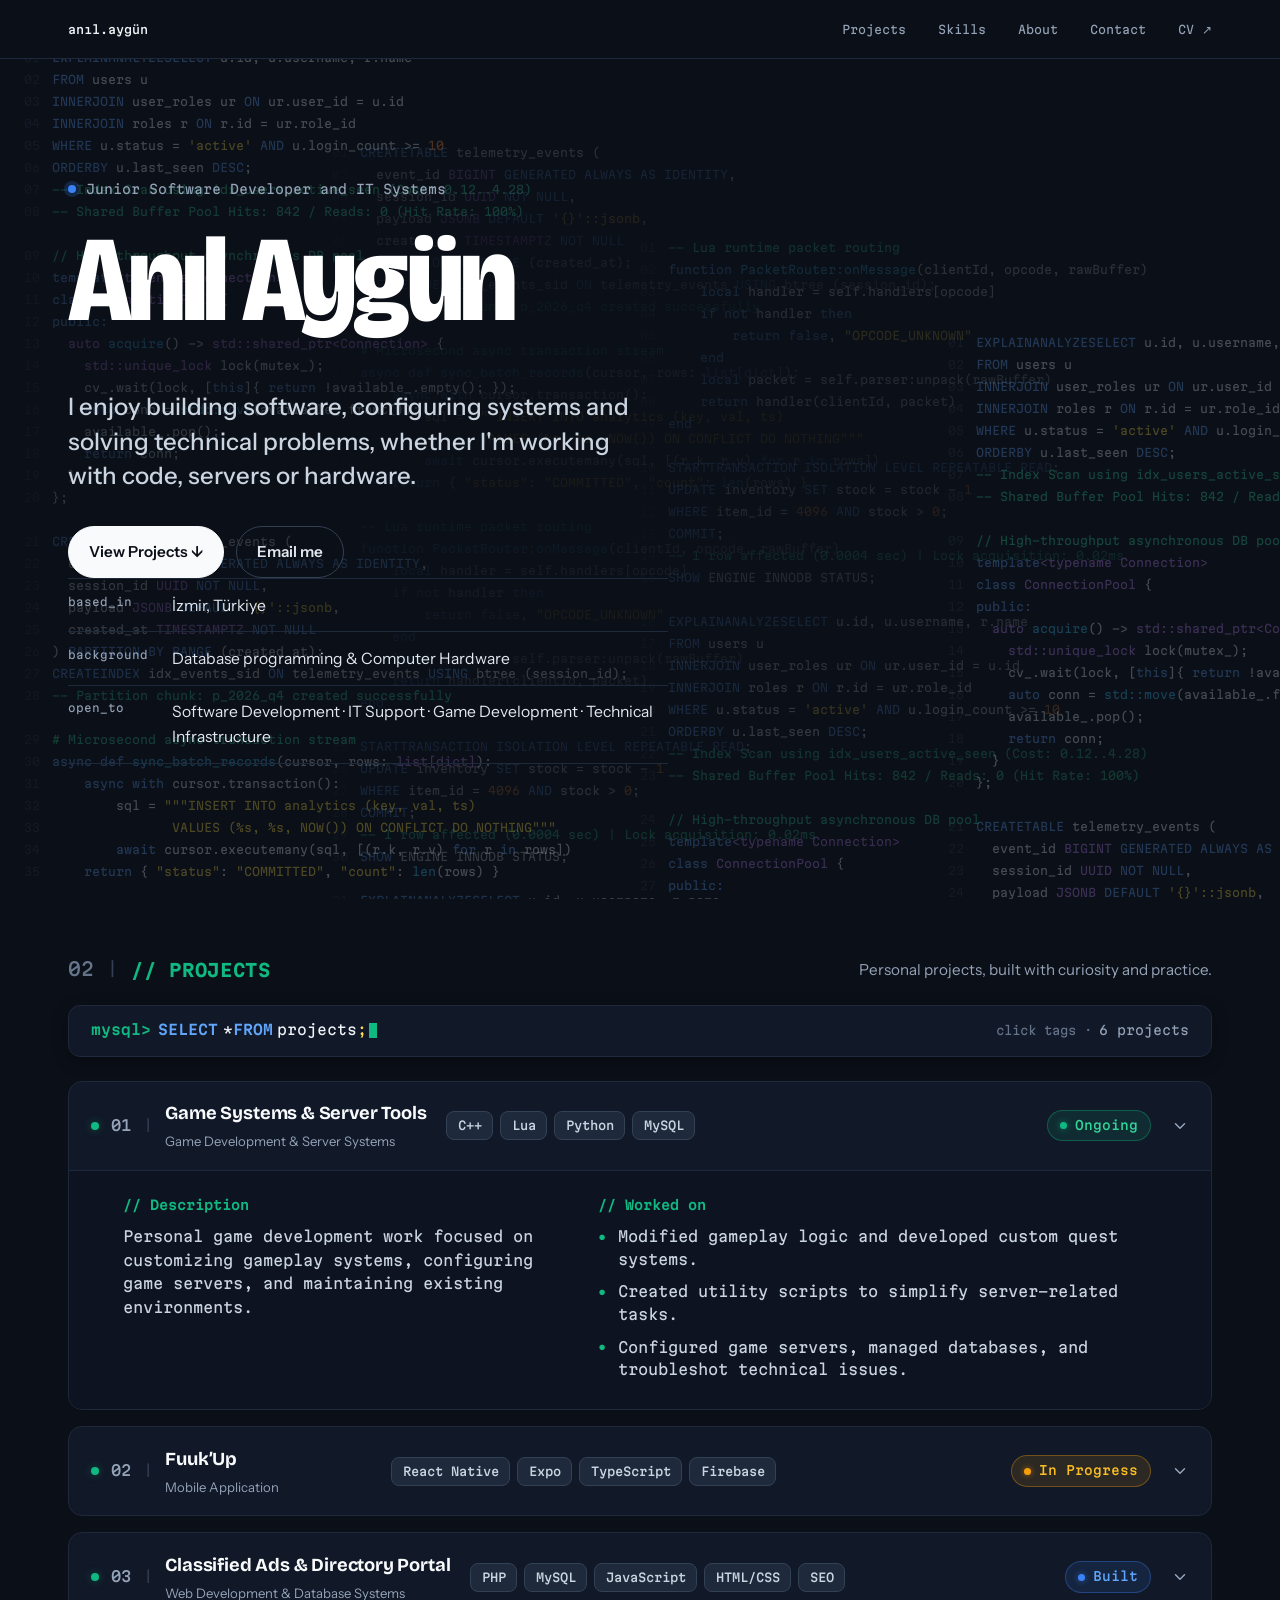
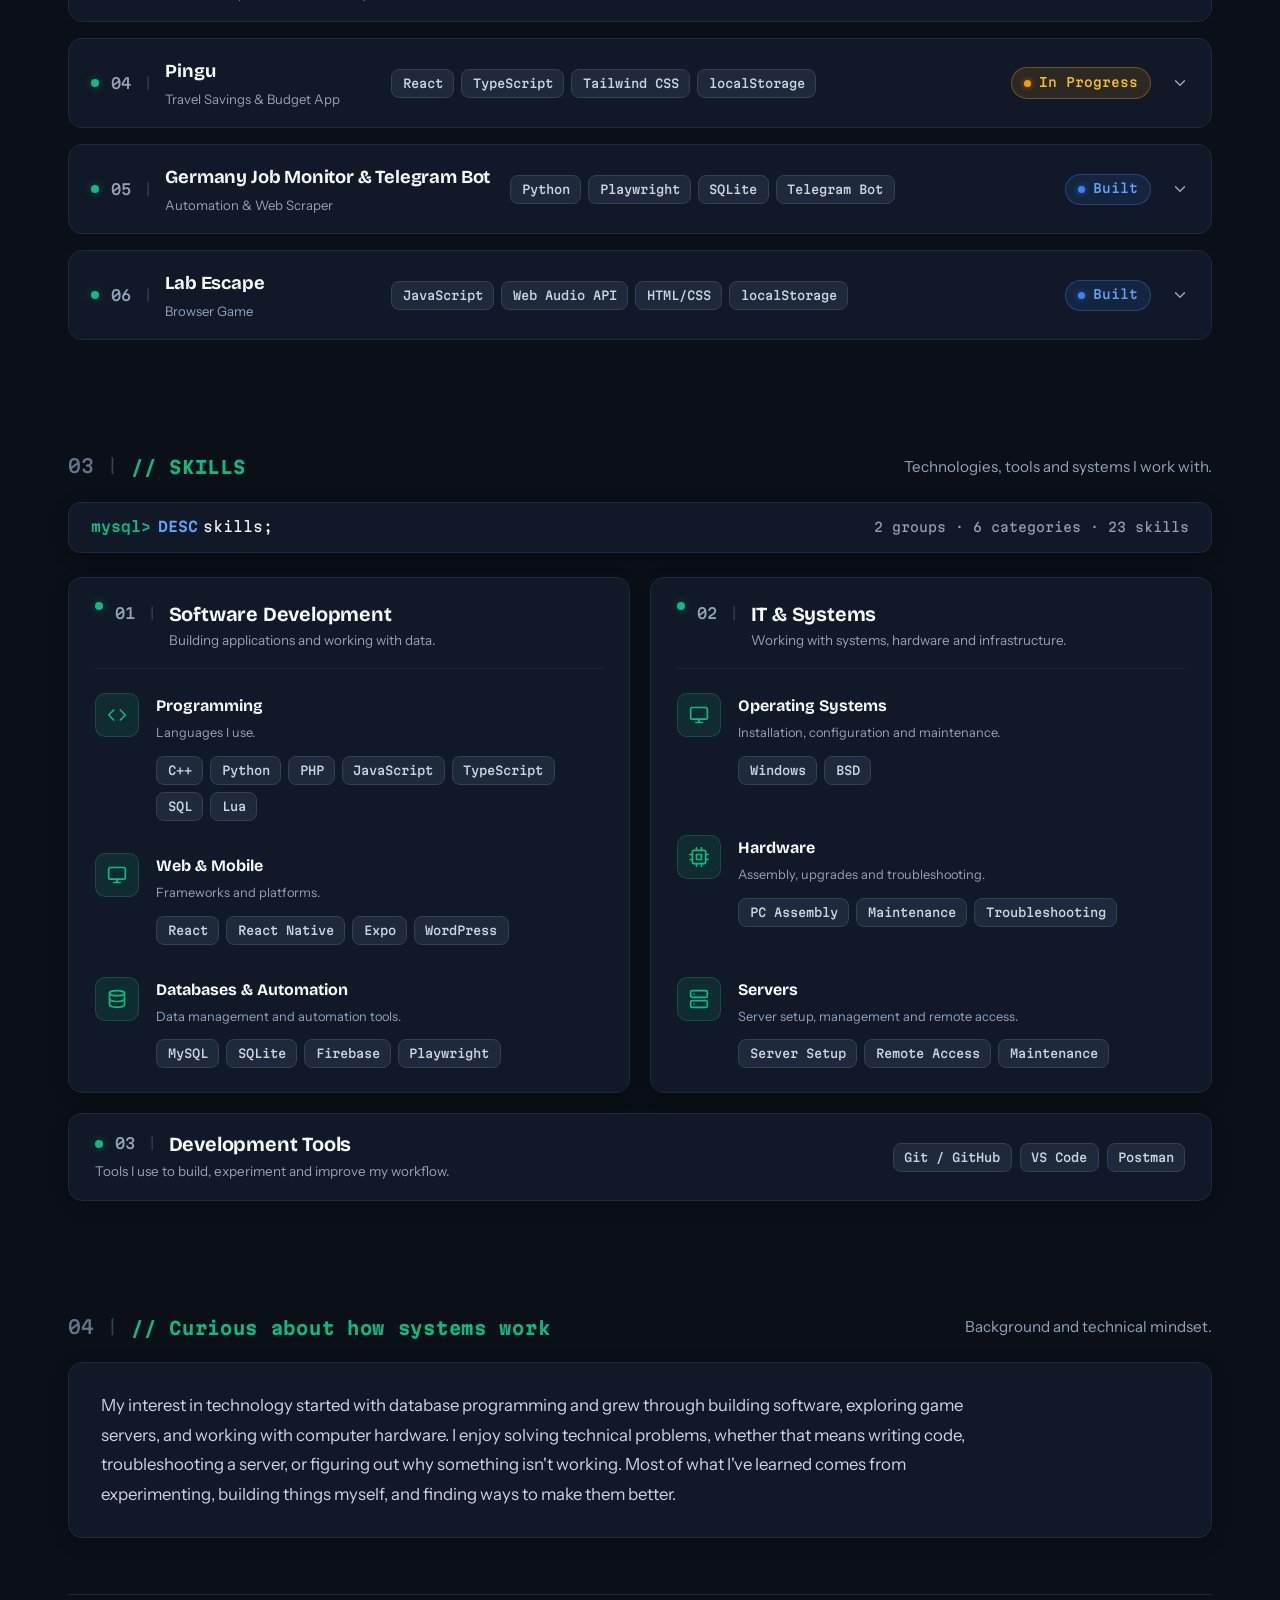
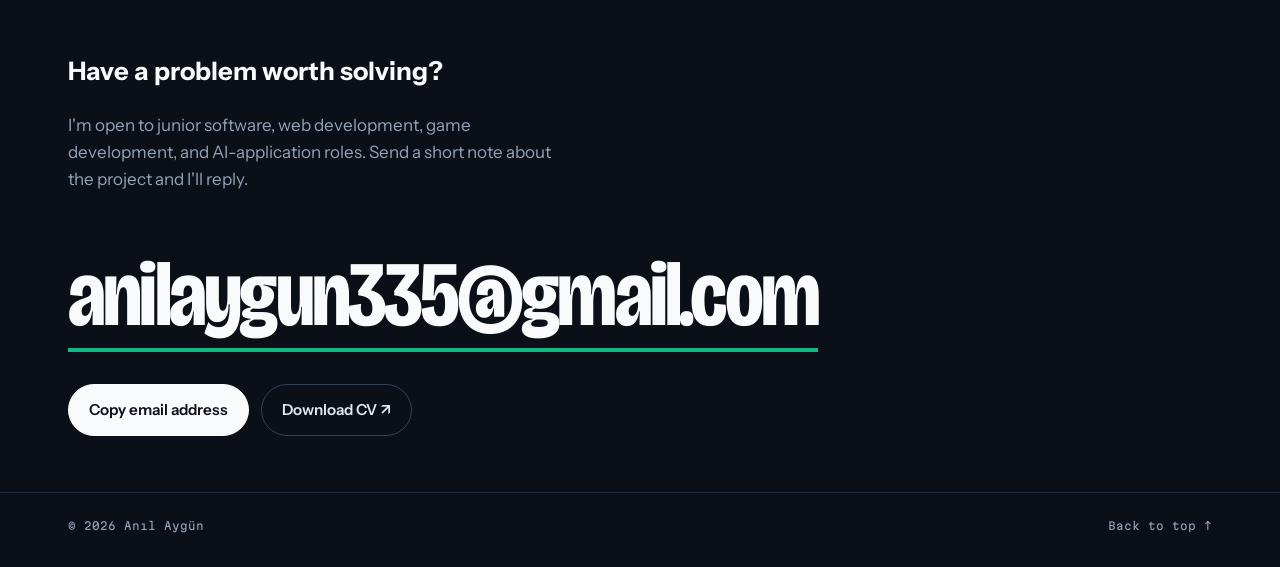
==== commit 43d96c86: "Update email to anilaygun335@gmail.com, attach updated CV, and synchronize project descriptions" ====
--- a/index.html
+++ b/index.html
@@ -21,7 +21,7 @@
         <a href="#skills">Skills</a>
         <a href="#about">About</a>
         <a href="#contact">Contact</a>
-        <a href="cv-template.pdf" target="_blank" rel="noopener" class="hide-sm">CV ↗</a>
+        <a href="Anil-Aygun-CV.pdf" target="_blank" rel="noopener" class="hide-sm">CV ↗</a>
       </nav>
     </div>
   </div>
@@ -38,8 +38,7 @@
         <p class="lede">I enjoy building software, configuring systems and solving technical problems, whether I'm working with code, servers or hardware.</p>
         <div class="actions">
           <a href="#work" class="btn btn-solid">View Projects ↓</a>
-          <a href="mailto:developer@example.com" class="btn btn-line">Email me</a>
-        </div>
+          <a href="mailto:anilaygun335@gmail.com" class="btn btn-line">Email me</a>
       </div>
       <dl class="facts rise d3">
         <dt>based_in</dt><dd>İzmir, Türkiye</dd>
@@ -167,7 +166,7 @@
             <span class="card-index">03</span>
             <span class="card-sep">|</span>
             <div class="card-title-group">
-              <h3 class="card-title">Classified Ads &amp; Marketing Platform</h3>
+              <h3 class="card-title">Classified Ads &amp; Directory Portal</h3>
               <p class="card-category">Web Development &amp; Database Systems</p>
             </div>
           </div>
@@ -189,13 +188,13 @@
           <div class="project-card-details">
             <div class="detail-col">
               <div class="detail-prefix">// Description</div>
-              <p class="detail-desc">A dynamic classified advertising and content marketing platform featuring categorized listing directories, automated blog indexing, and SEO-optimized architecture.</p>
+              <p class="detail-desc">A dynamic classified advertising and service directory portal featuring categorized listings, automated blog publishing, and SEO-optimized architecture.</p>
             </div>
             <div class="detail-col">
               <div class="detail-prefix">// Worked on</div>
               <ul class="detail-list">
                 <li>Designed relational MySQL schemas, PDO database connectivity, and dynamic category filtering.</li>
-                <li>Built automated cron job pipelines for content publishing, RSS feeds, and dynamic XML sitemaps.</li>
+                <li>Built automated cron pipelines for content publishing, RSS feeds, and dynamic XML sitemaps.</li>
                 <li>Engineered mobile redirection, URL rewriting via .htaccess, and programmatic SEO indexing.</li>
               </ul>
             </div>
@@ -212,13 +211,13 @@
             <span class="card-sep">|</span>
             <div class="card-title-group">
               <h3 class="card-title">Pingu</h3>
-              <p class="card-category">Travel &amp; Savings Application</p>
+              <p class="card-category">Travel Savings &amp; Budget App</p>
             </div>
           </div>
           <div class="card-tags-group">
             <span class="tag-pill">React</span>
             <span class="tag-pill">TypeScript</span>
-            <span class="tag-pill">HTML/CSS</span>
+            <span class="tag-pill">Tailwind CSS</span>
             <span class="tag-pill">localStorage</span>
           </div>
           <div class="card-right-group">
@@ -232,7 +231,7 @@
           <div class="project-card-details">
             <div class="detail-col">
               <div class="detail-prefix">// Description</div>
-              <p class="detail-desc">An interactive travel savings app that helps users explore destinations, plan travel budgets, and track progress toward their savings goals.</p>
+              <p class="detail-desc">An interactive gamified travel savings tracker that helps users plan travel budgets, track deposits toward goals, and get simulated budget coaching tips.</p>
               <div style="margin-top: 1rem;">
                 <a class="play" href="pengus-demo/index.html" target="_blank" rel="noopener">Launch Pingu Demo ↗</a>
               </div>
@@ -242,7 +241,7 @@
               <ul class="detail-list">
                 <li>Developed destination exploration and travel budget estimation features.</li>
                 <li>Created interactive elements, including mascot customization and milestone animations.</li>
-                <li>Implemented local storage for savings progress and deposit tracking.</li>
+                <li>Implemented local storage for savings progress and simulated budget coach responses.</li>
               </ul>
             </div>
           </div>
@@ -257,15 +256,15 @@
             <span class="card-index">05</span>
             <span class="card-sep">|</span>
             <div class="card-title-group">
-              <h3 class="card-title">Job Tracker &amp; Telegram Bot</h3>
-              <p class="card-category">Automation &amp; Web Application</p>
+              <h3 class="card-title">Germany Job Monitor &amp; Telegram Bot</h3>
+              <p class="card-category">Automation &amp; Web Scraper</p>
             </div>
           </div>
           <div class="card-tags-group">
             <span class="tag-pill">Python</span>
             <span class="tag-pill">Playwright</span>
             <span class="tag-pill">SQLite</span>
-            <span class="tag-pill">APScheduler</span>
+            <span class="tag-pill">Telegram Bot</span>
           </div>
           <div class="card-right-group">
             <span class="status-badge status-built"><span class="badge-dot"></span>Built</span>
@@ -278,14 +277,14 @@
           <div class="project-card-details">
             <div class="detail-col">
               <div class="detail-prefix">// Description</div>
-              <p class="detail-desc">A personal tool that collects job listings from multiple sources, organizes opportunities, and sends notifications when new matches are found.</p>
+              <p class="detail-desc">An asynchronous job monitoring system that collects listings across sources, filters by German/English requirements, and dispatches instant Telegram alerts.</p>
             </div>
             <div class="detail-col">
               <div class="detail-prefix">// Worked on</div>
               <ul class="detail-list">
-                <li>Automated data collection and scheduled listing checks.</li>
-                <li>Implemented database storage and duplicate detection.</li>
-                <li>Integrated Telegram notifications and designed a web interface for browsing saved listings.</li>
+                <li>Automated data collection and scheduled listing checks across Indeed, LinkedIn, and StepStone.</li>
+                <li>Implemented SQLite database storage with hash deduplication and Alembic migrations.</li>
+                <li>Integrated Telegram notifications with direct job links and built a comprehensive test suite (440+ tests).</li>
               </ul>
             </div>
           </div>
@@ -321,7 +320,7 @@
           <div class="project-card-details">
             <div class="detail-col">
               <div class="detail-prefix">// Description</div>
-              <p class="detail-desc">A browser-based chemistry memory game where players solve matching challenges to progress through levels and escape a locked laboratory.</p>
+              <p class="detail-desc">A browser-based chemistry memory puzzle game where players solve formula matching challenges to escape a locked research lab.</p>
               <div style="margin-top: 1rem;">
                 <a class="play" href="Labescape/index.html" target="_blank" rel="noopener">Play Lab Escape ↗</a>
               </div>
@@ -329,8 +328,8 @@
             <div class="detail-col">
               <div class="detail-prefix">// Worked on</div>
               <ul class="detail-list">
-                <li>Developed randomized matching mechanics with increasing difficulty.</li>
-                <li>Implemented timed scoring, sound feedback, and locally stored high scores.</li>
+                <li>Developed randomized chemical matching mechanics with multi-item sets.</li>
+                <li>Implemented timed scoring, procedural Web Audio sound feedback, and high scores.</li>
               </ul>
             </div>
           </div>
@@ -546,10 +545,10 @@
   <section class="block" id="contact" aria-labelledby="contact-title">
     <h2 class="h2" id="contact-title">Have a problem worth solving?</h2>
     <p class="contact-sub">I'm open to junior software, web development, game development, and AI-application roles. Send a short note about the project and I'll reply.</p>
-    <a href="mailto:developer@example.com" class="email">developer@example.com</a>
+    <a href="mailto:anilaygun335@gmail.com" class="email">anilaygun335@gmail.com</a>
     <div class="contact-actions">
       <button type="button" class="btn btn-solid" id="copy">Copy email address</button>
-      <a href="cv-template.pdf" target="_blank" rel="noopener" class="btn btn-line">Download CV ↗</a>
+      <a href="Anil-Aygun-CV.pdf" target="_blank" rel="noopener" class="btn btn-line">Download CV ↗</a>
     </div>
   </section>
 </div>
